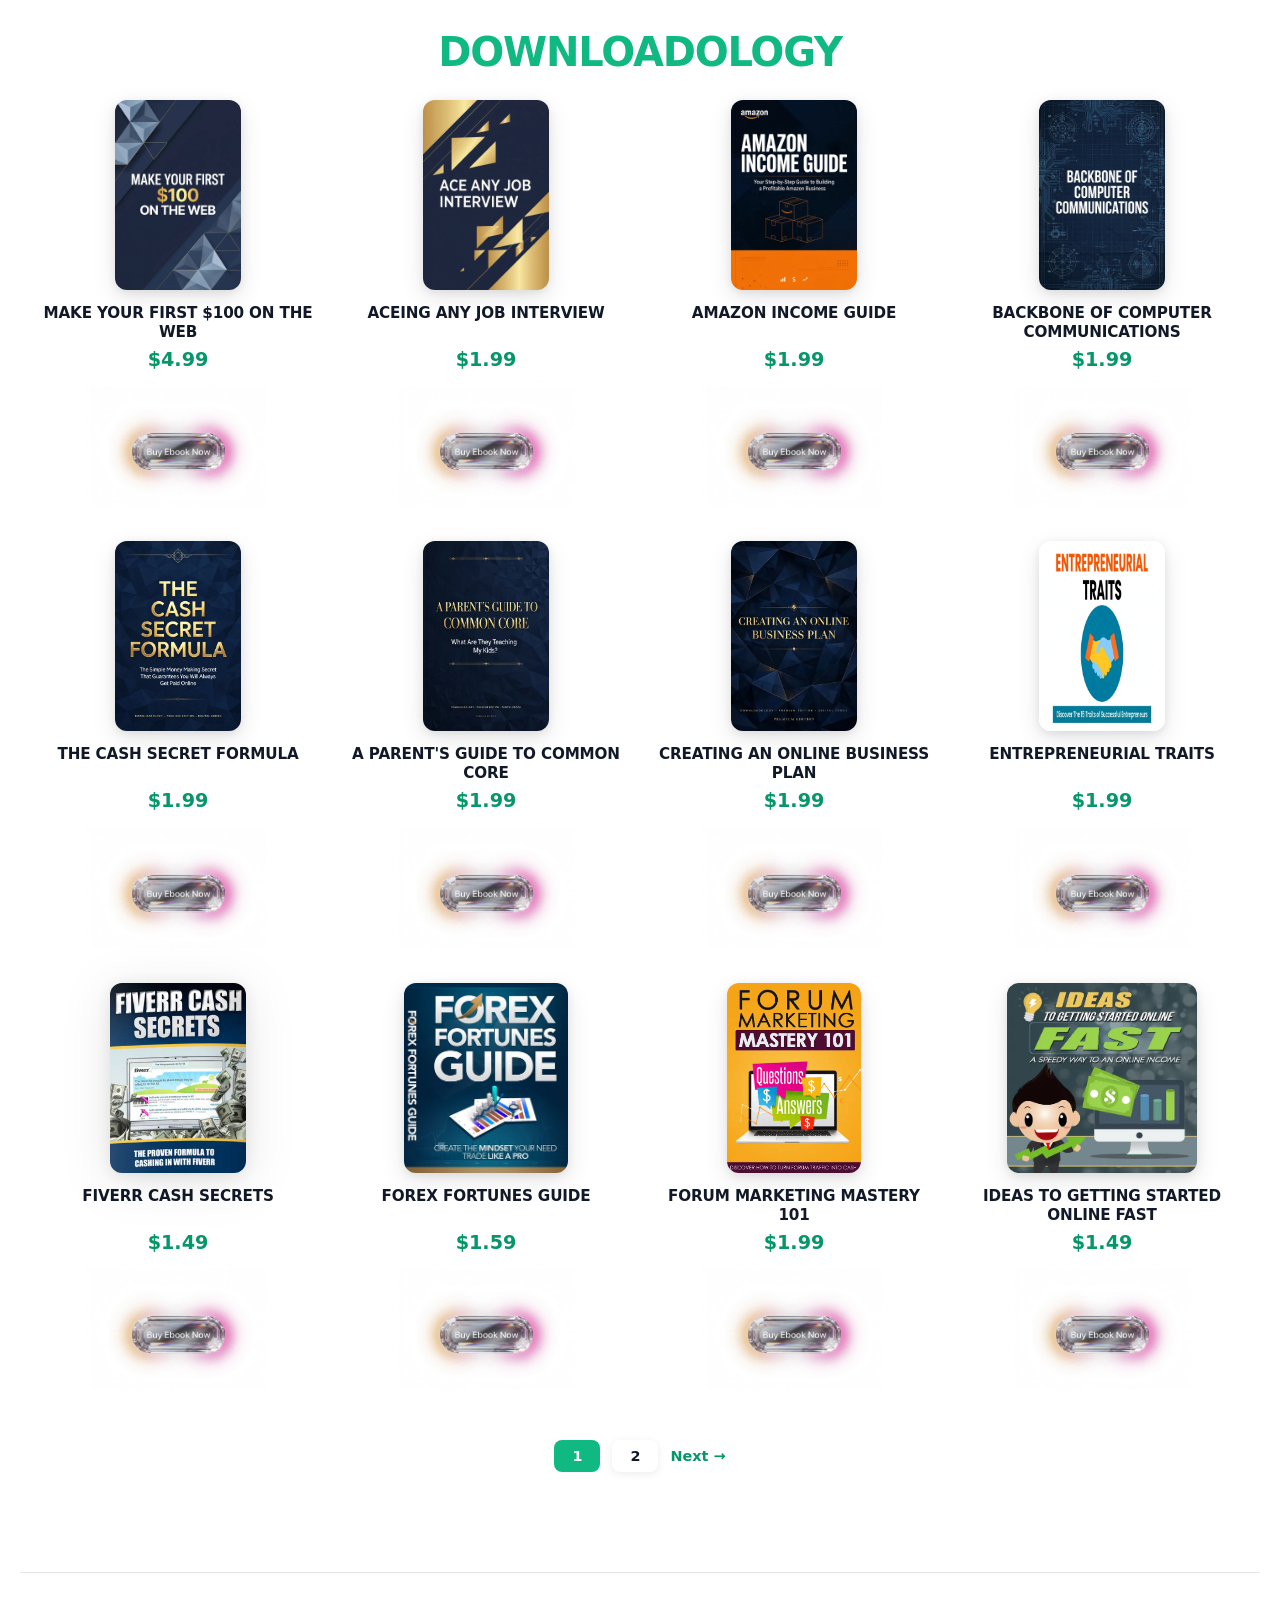
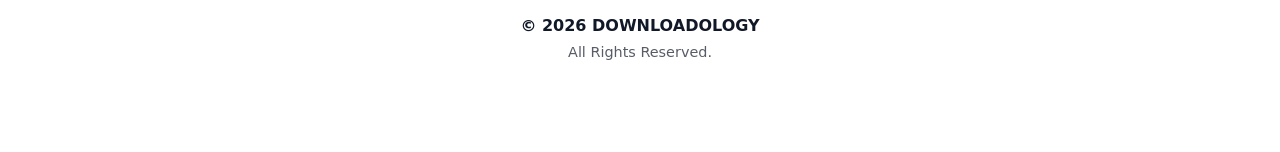
==== Index.html @ a1080748 "Add files via upload" ====
<!DOCTYPE html>
<html lang="en">
<head>
<meta charset="UTF-8">
<meta name="viewport" content="width=device-width, initial-scale=1">
<title>DOWNLOADOLOGY - Ebook Store</title>
<style>
*{box-sizing:border-box}
body{margin:0;background:#ffffff;font-family:Inter,ui-sans-serif,system-ui,-apple-system,Sego UI,Robot,Helvetica,Arial}
</style>
</head>
<body style="background:#ffffff;min-height:100vh;width:100%;margin:0;padding:32px 20px 48px;display:flex;flex-direction:column;">
<header style="margin-bottom:28px">
<h1 style="color:#10b981;font-size:2.5rem;font-weight:800;letter-spacing:-0.03em;text-align:center;margin:0;line-height:1;">DOWNLOADOLOGY</h1>
</header>
<main style="max-width:1200px;margin:0 auto;display:grid;grid-template-columns:repeat(auto-fit,minmax(260px,1fr));gap:32px;align-items:start;flex:1; width:100%;">

<div style="background:transparent;border:none;box-shadow:none;padding:0;display:flex;flex-direction:column;align-items:center;text-align:center;">
<a href="https://payhip.com/b/4QgJm" target="_blank" rel="noopener noreferrer" style="display:block;text-decoration:none">
<img src="cover1.webp" alt="MAKE YOUR FIRST $100 ON THE WEB" style="width:100%;height:190px;object-fit:cover;border-radius:12px;display:block;box-shadow:0 8px 24px rgba(0,0,0,0.10),0 2px 8px rgba(0,0,0,0.08);background:#f5f5f5">
</a>
<a href="https://payhip.com/b/4QgJm" target="_blank" rel="noopener noreferrer" style="text-decoration:none;margin-top:14px;display:block">
<h2 style="margin:0;font-size:0.95rem;font-weight:700;line-height:1.25;letter-spacing:-0.01em;color:#111827;text-transform:uppercase;min-height:38px;">MAKE YOUR FIRST $100 ON THE WEB</h2>
</a>
<div style="margin-top:8px;color:#059669;font-weight:800;font-size:1.2rem;line-height:1;">$4.99</div>
<a href="https://payhip.com/b/4QgJm" target="_blank" rel="noopener noreferrer" style="display:inline-block;margin-top:12px;background:transparent;border:none;box-shadow:none;padding:0;line-height:0;text-decoration:none">
<img src="buy-button.webp" alt="Buy Ebook Now" style="display:block;width:186px;height:auto;max-width:100%;background:transparent;border:none;box-shadow:none;outline:none;">
</a>
</div>

<div style="background:transparent;border:none;box-shadow:none;padding:0;display:flex;flex-direction:column;align-items:center;text-align:center;">
<a href="https://payhip.com/b/1NyBj" target="_blank" rel="noopener noreferrer" style="display:block;text-decoration:none">
<img src="cover2.webp" alt="ACEING ANY JOB INTERVIEW" style="width:100%;height:190px;object-fit:cover;border-radius:12px;display:block;box-shadow:0 8px 24px rgba(0,0,0,0.10),0 2px 8px rgba(0,0,0,0.08);background:#1e2a44">
</a>
<a href="https://payhip.com/b/1NyBj" target="_blank" rel="noopener noreferrer" style="text-decoration:none;margin-top:14px;display:block">
<h2 style="margin:0;font-size:0.95rem;font-weight:700;line-height:1.25;letter-spacing:-0.01em;color:#111827;text-transform:uppercase;min-height:38px;">ACEING ANY JOB INTERVIEW</h2>
</a>
<div style="margin-top:8px;color:#059669;font-weight:800;font-size:1.2rem;line-height:1;">$1.99</div>
<a href="https://payhip.com/b/1NyBj" target="_blank" rel="noopener noreferrer" style="display:inline-block;margin-top:12px;background:transparent;border:none;box-shadow:none;padding:0;line-height:0;text-decoration:none">
<img src="buy-button.webp" alt="Buy Ebook Now" style="display:block;width:186px;height:auto;max-width:100%;background:transparent;border:none;box-shadow:none;outline:none;">
</a>
</div>

<div style="background:transparent;border:none;box-shadow:none;padding:0;display:flex;flex-direction:column;align-items:center;text-align:center;">
<a href="https://payhip.com/b/q6oDh" target="_blank" rel="noopener noreferrer" style="display:block;text-decoration:none">
<img src="cover3.webp" alt="AMAZON INCOME GUIDE" style="width:100%;height:190px;object-fit:cover;border-radius:12px;display:block;box-shadow:0 8px 24px rgba(0,0,0,0.10),0 2px 8px rgba(0,0,0,0.08);background:#f5f5f5">
</a>
<a href="https://payhip.com/b/q6oDh" target="_blank" rel="noopener noreferrer" style="text-decoration:none;margin-top:14px;display:block">
<h2 style="margin:0;font-size:0.95rem;font-weight:700;line-height:1.25;letter-spacing:-0.01em;color:#111827;text-transform:uppercase;min-height:38px;">AMAZON INCOME GUIDE</h2>
</a>
<div style="margin-top:8px;color:#059669;font-weight:800;font-size:1.2rem;line-height:1;">$1.99</div>
<a href="https://payhip.com/b/q6oDh" target="_blank" rel="noopener noreferrer" style="display:inline-block;margin-top:12px;background:transparent;border:none;box-shadow:none;padding:0;line-height:0;text-decoration:none">
<img src="buy-button.webp" alt="Buy Ebook Now" style="display:block;width:186px;height:auto;max-width:100%;background:transparent;border:none;box-shadow:none;outline:none;">
</a>
</div>

<div style="background:transparent;border:none;box-shadow:none;padding:0;display:flex;flex-direction:column;align-items:center;text-align:center;">
<a href="https://payhip.com/b/oHRij" target="_blank" rel="noopener noreferrer" style="display:block;text-decoration:none">
<img src="cover4.webp" alt="BACKBONE OF COMPUTER COMMUNICATIONS" style="width:100%;height:190px;object-fit:cover;border-radius:12px;display:block;box-shadow:0 8px 24px rgba(0,0,0,0.10),0 2px 8px rgba(0,0,0,0.08);background:#f5f5f5">
</a>
<a href="https://payhip.com/b/oHRij" target="_blank" rel="noopener noreferrer" style="text-decoration:none;margin-top:14px;display:block">
<h2 style="margin:0;font-size:0.95rem;font-weight:700;line-height:1.25;letter-spacing:-0.01em;color:#111827;text-transform:uppercase;min-height:38px;">BACKBONE OF COMPUTER COMMUNICATIONS</h2>
</a>
<div style="margin-top:8px;color:#059669;font-weight:800;font-size:1.2rem;line-height:1;">$1.99</div>
<a href="https://payhip.com/b/oHRij" target="_blank" rel="noopener noreferrer" style="display:inline-block;margin-top:12px;background:transparent;border:none;box-shadow:none;padding:0;line-height:0;text-decoration:none">
<img src="buy-button.webp" alt="Buy Ebook Now" style="display:block;width:186px;height:auto;max-width:100%;background:transparent;border:none;box-shadow:none;outline:none;">
</a>
</div>

<div style="background:transparent;border:none;box-shadow:none;padding:0;display:flex;flex-direction:column;align-items:center;text-align:center;">
<a href="https://payhip.com/b/nQ8Hs" target="_blank" rel="noopener noreferrer" style="display:block;text-decoration:none">
<img src="cover5.webp" alt="THE CASH SECRET FORMULA" style="width:100%;height:190px;object-fit:cover;border-radius:12px;display:block;box-shadow:0 8px 24px rgba(0,0,0,0.10),0 2px 8px rgba(0,0,0,0.08);background:#0a1930">
</a>
<a href="https://payhip.com/b/nQ8Hs" target="_blank" rel="noopener noreferrer" style="text-decoration:none;margin-top:14px;display:block">
<h2 style="margin:0;font-size:0.95rem;font-weight:700;line-height:1.25;letter-spacing:-0.01em;color:#111827;text-transform:uppercase;min-height:38px;">THE CASH SECRET FORMULA</h2>
</a>
<div style="margin-top:8px;color:#059669;font-weight:800;font-size:1.2rem;line-height:1;">$1.99</div>
<a href="https://payhip.com/b/nQ8Hs" target="_blank" rel="noopener noreferrer" style="display:inline-block;margin-top:12px;background:transparent;border:none;box-shadow:none;padding:0;line-height:0;text-decoration:none">
<img src="buy-button.webp" alt="Buy Ebook Now" style="display:block;width:186px;height:auto;max-width:100%;background:transparent;border:none;box-shadow:none;outline:none;">
</a>
</div>

<div style="background:transparent;border:none;box-shadow:none;padding:0;display:flex;flex-direction:column;align-items:center;text-align:center;">
<a href="https://payhip.com/b/OY6WL" target="_blank" rel="noopener noreferrer" style="display:block;text-decoration:none">
<img src="cover6.webp" alt="A PARENT'S GUIDE TO COMMON CORE" style="width:100%;height:190px;object-fit:cover;border-radius:12px;display:block;box-shadow:0 8px 24px rgba(0,0,0,0.10),0 2px 8px rgba(0,0,0,0.08);background:#0a1930">
</a>
<a href="https://payhip.com/b/OY6WL" target="_blank" rel="noopener noreferrer" style="text-decoration:none;margin-top:14px;display:block">
<h2 style="margin:0;font-size:0.95rem;font-weight:700;line-height:1.25;letter-spacing:-0.01em;color:#111827;text-transform:uppercase;min-height:38px;">A PARENT'S GUIDE TO COMMON CORE</h2>
</a>
<div style="margin-top:8px;color:#059669;font-weight:800;font-size:1.2rem;line-height:1;">$1.99</div>
<a href="https://payhip.com/b/OY6WL" target="_blank" rel="noopener noreferrer" style="display:inline-block;margin-top:12px;background:transparent;border:none;box-shadow:none;padding:0;line-height:0;text-decoration:none">
<img src="buy-button.webp" alt="Buy Ebook Now" style="display:block;width:186px;height:auto;max-width:100%;background:transparent;border:none;box-shadow:none;outline:none;">
</a>
</div>

<div style="background:transparent;border:none;box-shadow:none;padding:0;display:flex;flex-direction:column;align-items:center;text-align:center;">
<a href="https://payhip.com/b/uhk8K" target="_blank" rel="noopener noreferrer" style="display:block;text-decoration:none">
<img src="cover7.webp" alt="CREATING AN ONLINE BUSINESS PLAN" style="width:100%;height:190px;object-fit:cover;border-radius:12px;display:block;box-shadow:0 8px 24px rgba(0,0,0,0.10),0 2px 8px rgba(0,0,0,0.08);background:#0a1930">
</a>
<a href="https://payhip.com/b/uhk8K" target="_blank" rel="noopener noreferrer" style="text-decoration:none;margin-top:14px;display:block">
<h2 style="margin:0;font-size:0.95rem;font-weight:700;line-height:1.25;letter-spacing:-0.01em;color:#111827;text-transform:uppercase;min-height:38px;">CREATING AN ONLINE BUSINESS PLAN</h2>
</a>
<div style="margin-top:8px;color:#059669;font-weight:800;font-size:1.2rem;line-height:1;">$1.99</div>
<a href="https://payhip.com/b/uhk8K" target="_blank" rel="noopener noreferrer" style="display:inline-block;margin-top:12px;background:transparent;border:none;box-shadow:none;padding:0;line-height:0;text-decoration:none">
<img src="buy-button.webp" alt="Buy Ebook Now" style="display:block;width:186px;height:auto;max-width:100%;background:transparent;border:none;box-shadow:none;outline:none;">
</a>
</div>

<div style="background:transparent;border:none;box-shadow:none;padding:0;display:flex;flex-direction:column;align-items:center;text-align:center;">
<a href="https://payhip.com/b/56aln" target="_blank" rel="noopener noreferrer" style="display:block;text-decoration:none;background:#ffffff;border-radius:12px;overflow:hidden;box-shadow:0 8px 24px rgba(0,0,0,0.10),0 2px 8px rgba(0,0,0,0.08);">
<img src="cover8.webp" alt="ENTREPRENEURIAL TRAITS" style="width:100%;height:190px;object-fit:contain;display:block;background:#ffffff">
</a>
<a href="https://payhip.com/b/56aln" target="_blank" rel="noopener noreferrer" style="text-decoration:none;margin-top:14px;display:block">
<h2 style="margin:0;font-size:0.95rem;font-weight:700;line-height:1.25;letter-spacing:-0.01em;color:#111827;text-transform:uppercase;min-height:38px;">ENTREPRENEURIAL TRAITS</h2>
</a>
<div style="margin-top:8px;color:#059669;font-weight:800;font-size:1.2rem;line-height:1;">$1.99</div>
<a href="https://payhip.com/b/56aln" target="_blank" rel="noopener noreferrer" style="display:inline-block;margin-top:12px;background:transparent;border:none;box-shadow:none;padding:0;line-height:0;text-decoration:none">
<img src="buy-button.webp" alt="Buy Ebook Now" style="display:block;width:186px;height:auto;max-width:100%;background:transparent;border:none;box-shadow:none;outline:none;">
</a>
</div>

<div style="background:transparent;border:none;box-shadow:none;padding:0;display:flex;flex-direction:column;align-items:center;text-align:center;">
<a href="https://payhip.com/b/BKQtG" target="_blank" rel="noopener noreferrer" style="display:block;text-decoration:none">
<img src="cover9.webp" alt="FIVERR CASH SECRETS" style="width:100%;height:190px;object-fit:cover;border-radius:12px;display:block;filter:drop-shadow(0 8px 24px rgba(0,0,0,0.10)) drop-shadow(0 2px 8px rgba(0,0,0,0.08));background:#ffffff">
</a>
<a href="https://payhip.com/b/BKQtG" target="_blank" rel="noopener noreferrer" style="text-decoration:none;margin-top:14px;display:block">
<h2 style="margin:0;font-size:0.95rem;font-weight:700;line-height:1.25;letter-spacing:-0.01em;color:#111827;text-transform:uppercase;min-height:38px;">FIVERR CASH SECRETS</h2>
</a>
<div style="margin-top:8px;color:#059669;font-weight:800;font-size:1.2rem;line-height:1;">$1.49</div>
<a href="https://payhip.com/b/BKQtG" target="_blank" rel="noopener noreferrer" style="display:inline-block;margin-top:12px;background:transparent;border:none;box-shadow:none;padding:0;line-height:0;text-decoration:none">
<img src="buy-button.webp" alt="Buy Ebook Now" style="display:block;width:186px;height:auto;max-width:100%;background:transparent;border:none;box-shadow:none;outline:none;">
</a>
</div>

<div style="background:transparent;border:none;box-shadow:none;padding:0;display:flex;flex-direction:column;align-items:center;text-align:center;">
<a href="https://payhip.com/b/Mtq8f" target="_blank" rel="noopener noreferrer" style="display:block;text-decoration:none">
<img src="forex10.webp" alt="FOREX FORTUNES GUIDE" style="width:100%;height:190px;object-fit:cover;border-radius:12px;display:block;box-shadow:0 8px 24px rgba(0,0,0,0.10),0 2px 8px rgba(0,0,0,0.08);background:#0a1930">
</a>
<a href="https://payhip.com/b/Mtq8f" target="_blank" rel="noopener noreferrer" style="text-decoration:none;margin-top:14px;display:block">
<h2 style="margin:0;font-size:0.95rem;font-weight:700;line-height:1.25;letter-spacing:-0.01em;color:#111827;text-transform:uppercase;min-height:38px;">FOREX FORTUNES GUIDE</h2>
</a>
<div style="margin-top:8px;color:#059669;font-weight:800;font-size:1.2rem;line-height:1;">$1.59</div>
<a href="https://payhip.com/b/Mtq8f" target="_blank" rel="noopener noreferrer" style="display:inline-block;margin-top:12px;background:transparent;border:none;box-shadow:none;padding:0;line-height:0;text-decoration:none">
<img src="buy-button.webp" alt="Buy Ebook Now" style="display:block;width:186px;height:auto;max-width:100%;background:transparent;border:none;box-shadow:none;outline:none;">
</a>
</div>

<div style="background:transparent;border:none;box-shadow:none;padding:0;display:flex;flex-direction:column;align-items:center;text-align:center;">
<a href="https://payhip.com/b/hObLT" target="_blank" rel="noopener noreferrer" style="display:block;text-decoration:none">
<img src="[data-uri]" alt="FORUM MARKETING MASTERY 101" style="width:100%;height:190px;object-fit:cover;border-radius:12px;display:block;box-shadow:0 8px 24px rgba(0,0,0,0.10),0 2px 8px rgba(0,0,0,0.08);background:#f5f5f5">
</a>
<a href="https://payhip.com/b/hObLT" target="_blank" rel="noopener noreferrer" style="text-decoration:none;margin-top:14px;display:block">
<h2 style="margin:0;font-size:0.95rem;font-weight:700;line-height:1.25;letter-spacing:-0.01em;color:#111827;text-transform:uppercase;min-height:38px;">FORUM MARKETING MASTERY 101</h2>
</a>
<div style="margin-top:8px;color:#059669;font-weight:800;font-size:1.2rem;line-height:1;">$1.99</div>
<a href="https://payhip.com/b/hObLT" target="_blank" rel="noopener noreferrer" style="display:inline-block;margin-top:12px;background:transparent;border:none;box-shadow:none;padding:0;line-height:0;text-decoration:none">
<img src="buy-button.webp" alt="Buy Ebook Now" style="display:block;width:186px;height:auto;max-width:100%;background:transparent;border:none;box-shadow:none;outline:none;">
</a>
</div>

<div style="background:transparent;border:none;box-shadow:none;padding:0;display:flex;flex-direction:column;align-items:center;text-align:center;">
<a href="https://payhip.com/b/E03d1" target="_blank" rel="noopener noreferrer" style="display:block;text-decoration:none">
<img src="[data-uri]" alt="IDEAS TO GETTING STARTED ONLINE FAST" style="width:100%;height:190px;object-fit:cover;border-radius:12px;display:block;box-shadow:0 8px 24px rgba(0,0,0,0.10),0 2px 8px rgba(0,0,0,0.08);background:#f5f5f5">
</a>
<a href="https://payhip.com/b/E03d1" target="_blank" rel="noopener noreferrer" style="text-decoration:none;margin-top:14px;display:block">
<h2 style="margin:0;font-size:0.95rem;font-weight:700;line-height:1.25;letter-spacing:-0.01em;color:#111827;text-transform:uppercase;min-height:38px;">IDEAS TO GETTING STARTED ONLINE FAST</h2>
</a>
<div style="margin-top:8px;color:#059669;font-weight:800;font-size:1.2rem;line-height:1;">$1.49</div>
<a href="https://payhip.com/b/E03d1" target="_blank" rel="noopener noreferrer" style="display:inline-block;margin-top:12px;background:transparent;border:none;box-shadow:none;padding:0;line-height:0;text-decoration:none">
<img src="buy-button.webp" alt="Buy Ebook Now" style="display:block;width:186px;height:auto;max-width:100%;background:transparent;border:none;box-shadow:none;outline:none;">
</a>
</div>

</main>

<div style="display:flex;justify-content:center;gap:12px;margin-top:48px;align-items:center;">
  <span style="background:#10b981;color:white;padding:8px 18px;border-radius:8px;font-weight:800;font-size:0.9rem;">1</span>
  <a href="[data-uri]" style="background:white;color:#111827;padding:8px 18px;border-radius:8px;font-weight:700;font-size:0.9rem;text-decoration:none;box-shadow:0 2px 8px rgba(0,0,0,0.08);">2</a>
  <a href="[data-uri]" style="color:#059669;font-weight:700;font-size:0.9rem;text-decoration:none;">Next →</a>
</div>

<div id="site-footer"></div>
<script src="[data-uri]"></script>

</body>
</html>
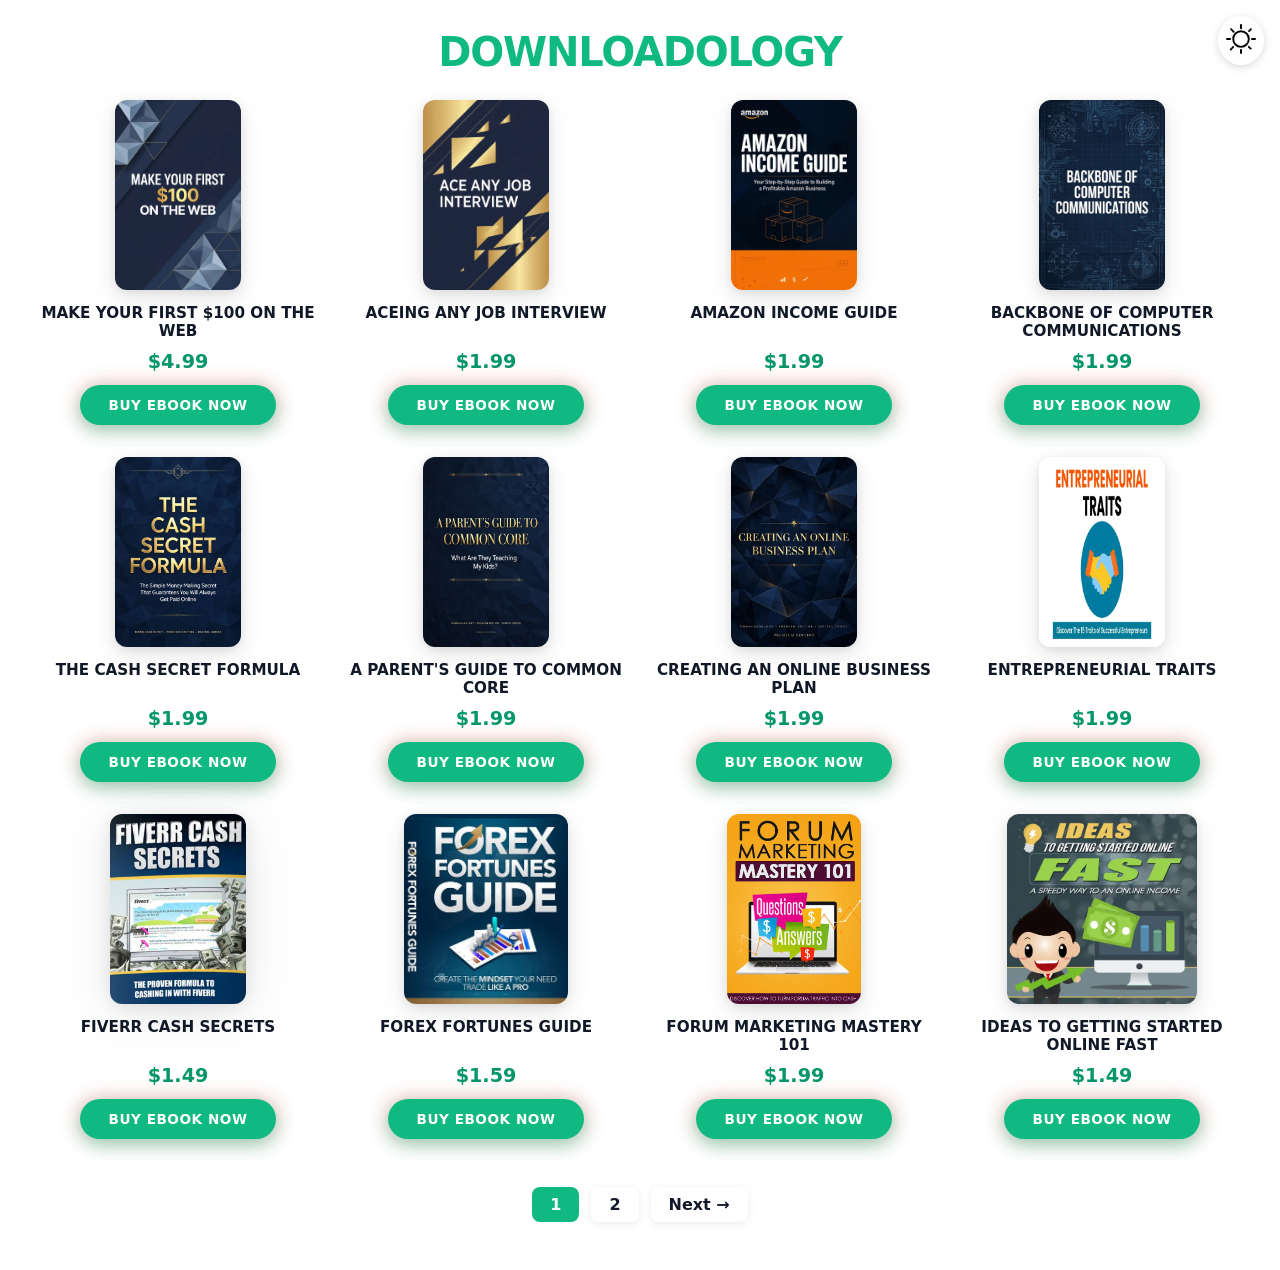
==== commit 8adb5dbb: "Add files via upload" ====
--- a/Index.html
+++ b/Index.html
@@ -3,184 +3,194 @@
 <head>
 <meta charset="UTF-8">
 <meta name="viewport" content="width=device-width, initial-scale=1">
+<meta name="color-scheme" content="light dark">
 <title>DOWNLOADOLOGY - Ebook Store</title>
 <style>
-*{box-sizing:border-box}
-body{margin:0;background:#ffffff;font-family:Inter,ui-sans-serif,system-ui,-apple-system,Sego UI,Robot,Helvetica,Arial}
+*{box-sizing:border-box; transition: background-color 0.25s ease, color 0.25s ease;}
+:root{
+  --bg:#ffffff;
+  --text:#111827;
+  --card:#ffffff;
+  --price:#059669;
+}
+@media (prefers-color-scheme: dark){
+  :root{
+    --bg:#0f172a;
+    --text:#f1f5f9;
+    --card:#1e293b;
+    --price:#10b981;
+  }
+}
+html.dark{
+  --bg:#0f172a;
+  --text:#f1f5f9;
+  --card:#1e293b;
+  --price:#10b981;
+}
+body{margin:0;background:var(--bg) !important;color:var(--text);font-family:Inter,ui-sans-serif,system-ui,-apple-system,Segoe UI,Roboto,Helvetica,Arial}
+#themeToggle{ border:0; background:var(--card); cursor:pointer; position:fixed; top:16px; right:16px; z-index:99; padding:8px; border-radius:50%; box-shadow:0 2px 8px rgba(0,0,0,0.15); }
+.sun{ fill: black; } .moon{ fill: transparent; }
+.dark .sun{ fill: transparent; } .dark .moon{ fill: white; }
+@media (prefers-color-scheme: dark){
+  .sun{ fill: transparent; } .moon{ fill: white; }
+  html:not(.light) .sun{ fill: transparent; } html:not(.light) .moon{ fill: white; }
+}
+.buy{
+  display:inline-block; margin-top:12px; background:#10b981; color:white !important;
+  padding:12px 28px; border-radius:9999px; font-weight:900; text-decoration:none;
+  font-size:0.85rem; letter-spacing:0.04em;
+  box-shadow:0 6px 18px rgba(16,185,129,0.4), 0 0 20px rgba(251,146,60,0.25), 0 0 20px rgba(236,72,153,0.25);
+}
+.buy:hover{ background:#059669; transform:scale(1.03); }
 </style>
 </head>
-<body style="background:#ffffff;min-height:100vh;width:100%;margin:0;padding:32px 20px 48px;display:flex;flex-direction:column;">
+<body style="min-height:100vh;width:100%;margin:0;padding:32px 20px 48px;background:var(--bg);">
+
+<button id="themeToggle" aria-label="Toggle theme">
+  <svg aria-hidden="true" width="30px" xmlns="http://www.w3.org/2000/svg" viewBox="0 0 24 24">
+    <path class="sun" fill-rule="evenodd" d="M12 17.5a5.5 5.5 0 1 0 0-11 5.5 5.5 0 0 0 0 11zm0 1.5a7 7 0 1 0 0-14 7 7 0 0 0 0 14zm12-7a.8.8 0 0 1-.8.8h-2.4a.8.8 0 0 1 0-1.6h2.4a.8.8 0 0 1 .8.8zM4 12a.8.8 0 0 1-.8.8H.8a.8.8 0 0 1 0-1.6h2.5a.8.8 0 0 1 .8.8zm16.5-8.5a.8.8 0 0 1 0 1l-1.8 1.8a.8.8 0 0 1-1-1l1.7-1.8a.8.8 0 0 1 1 0zM6.3 17.7a.8.8 0 0 1 0 1l-1.7 1.8a.8.8 0 1 1-1-1l1.7-1.8a.8.8 0 0 1 1 0zM12 0a.8.8 0 0 1 .8.8v2.5a.8.8 0 0 1-1.6 0V.8A.8.8 0 0 1 12 0zm0 20a.8.8 0 0 1 .8.8v2.4a.8.8 0 0 1-1.6 0v-2.4a.8.8 0 0 1 .8-.8zM3.5 3.5a.8.8 0 0 1 1 0l1.8 1.8a.8.8 0 1 1-1 1L3.5 4.6a.8.8 0 0 1 0-1zm14.2 14.2a.8.8 0 0 1 1 0l1.8 1.7a.8.8 0 0 1-1 1l-1.8-1.7a.8.8 0 0 1 0-1z"/>
+    <path class="moon" fill-rule="evenodd" d="M16.5 6A10.5 10.5 0 0 1 4.7 16.4 8.5 8.5 0 1 0 16.4 4.7l.1 1.3zm-1.7-2a9 9 0 0 1 .2 2 9 9 0 0 1-11 8.8 9.4 9.4 0 0 1-.8-.3c-.4 0-.8.3-.7.7a10 10 0 0 0 .3.8 10 10 0 0 0 9.2 6 10 10 0 0 0 4-19.2 9.7 9.7 0 0 0-.9-.3c-.3-.1-.7.3-.6.7a9 9 0 0 1 .3.8z"/>
+  </svg>
+</button>
+
 <header style="margin-bottom:28px">
 <h1 style="color:#10b981;font-size:2.5rem;font-weight:800;letter-spacing:-0.03em;text-align:center;margin:0;line-height:1;">DOWNLOADOLOGY</h1>
 </header>
-<main style="max-width:1200px;margin:0 auto;display:grid;grid-template-columns:repeat(auto-fit,minmax(260px,1fr));gap:32px;align-items:start;flex:1; width:100%;">
+<main style="max-width:1200px;margin:0 auto;display:grid;grid-template-columns:repeat(auto-fit,minmax(260px,1fr));gap:32px;align-items:start;">
 
-<div style="background:transparent;border:none;box-shadow:none;padding:0;display:flex;flex-direction:column;align-items:center;text-align:center;">
-<a href="https://payhip.com/b/4QgJm" target="_blank" rel="noopener noreferrer" style="display:block;text-decoration:none">
-<img src="cover1.webp" alt="MAKE YOUR FIRST $100 ON THE WEB" style="width:100%;height:190px;object-fit:cover;border-radius:12px;display:block;box-shadow:0 8px 24px rgba(0,0,0,0.10),0 2px 8px rgba(0,0,0,0.08);background:#f5f5f5">
+<div style="display:flex;flex-direction:column;align-items:center;text-align:center;">
+<a href="https://payhip.com/b/4QgJm" target="_blank" style="display:block;text-decoration:none">
+<img src="cover1.webp" alt="MAKE YOUR FIRST $100 ON THE WEB" style="width:100%;height:190px;object-fit:cover;border-radius:12px;display:block;box-shadow:0 8px 24px rgba(0,0,0,0.10),0 2px 8px rgba(0,0,0,0.08);">
 </a>
-<a href="https://payhip.com/b/4QgJm" target="_blank" rel="noopener noreferrer" style="text-decoration:none;margin-top:14px;display:block">
-<h2 style="margin:0;font-size:0.95rem;font-weight:700;line-height:1.25;letter-spacing:-0.01em;color:#111827;text-transform:uppercase;min-height:38px;">MAKE YOUR FIRST $100 ON THE WEB</h2>
-</a>
-<div style="margin-top:8px;color:#059669;font-weight:800;font-size:1.2rem;line-height:1;">$4.99</div>
-<a href="https://payhip.com/b/4QgJm" target="_blank" rel="noopener noreferrer" style="display:inline-block;margin-top:12px;background:transparent;border:none;box-shadow:none;padding:0;line-height:0;text-decoration:none">
-<img src="buy-button.webp" alt="Buy Ebook Now" style="display:block;width:186px;height:auto;max-width:100%;background:transparent;border:none;box-shadow:none;outline:none;">
-</a>
+<h2 style="margin:14px 0 0;font-size:0.95rem;font-weight:700;color:var(--text);text-transform:uppercase;min-height:38px;">MAKE YOUR FIRST $100 ON THE WEB</h2>
+<div style="margin-top:8px;color:var(--price);font-weight:800;font-size:1.2rem;">$4.99</div>
+<a href="https://payhip.com/b/4QgJm" target="_blank" class="buy">BUY EBOOK NOW</a>
 </div>
 
-<div style="background:transparent;border:none;box-shadow:none;padding:0;display:flex;flex-direction:column;align-items:center;text-align:center;">
-<a href="https://payhip.com/b/1NyBj" target="_blank" rel="noopener noreferrer" style="display:block;text-decoration:none">
-<img src="cover2.webp" alt="ACEING ANY JOB INTERVIEW" style="width:100%;height:190px;object-fit:cover;border-radius:12px;display:block;box-shadow:0 8px 24px rgba(0,0,0,0.10),0 2px 8px rgba(0,0,0,0.08);background:#1e2a44">
+<div style="display:flex;flex-direction:column;align-items:center;text-align:center;">
+<a href="https://payhip.com/b/1NyBj" target="_blank" style="display:block;text-decoration:none">
+<img src="cover2.webp" alt="ACEING ANY JOB INTERVIEW" style="width:100%;height:190px;object-fit:cover;border-radius:12px;display:block;box-shadow:0 8px 24px rgba(0,0,0,0.10),0 2px 8px rgba(0,0,0,0.08);">
 </a>
-<a href="https://payhip.com/b/1NyBj" target="_blank" rel="noopener noreferrer" style="text-decoration:none;margin-top:14px;display:block">
-<h2 style="margin:0;font-size:0.95rem;font-weight:700;line-height:1.25;letter-spacing:-0.01em;color:#111827;text-transform:uppercase;min-height:38px;">ACEING ANY JOB INTERVIEW</h2>
-</a>
-<div style="margin-top:8px;color:#059669;font-weight:800;font-size:1.2rem;line-height:1;">$1.99</div>
-<a href="https://payhip.com/b/1NyBj" target="_blank" rel="noopener noreferrer" style="display:inline-block;margin-top:12px;background:transparent;border:none;box-shadow:none;padding:0;line-height:0;text-decoration:none">
-<img src="buy-button.webp" alt="Buy Ebook Now" style="display:block;width:186px;height:auto;max-width:100%;background:transparent;border:none;box-shadow:none;outline:none;">
-</a>
+<h2 style="margin:14px 0 0;font-size:0.95rem;font-weight:700;color:var(--text);text-transform:uppercase;min-height:38px;">ACEING ANY JOB INTERVIEW</h2>
+<div style="margin-top:8px;color:var(--price);font-weight:800;font-size:1.2rem;">$1.99</div>
+<a href="https://payhip.com/b/1NyBj" target="_blank" class="buy">BUY EBOOK NOW</a>
 </div>
 
-<div style="background:transparent;border:none;box-shadow:none;padding:0;display:flex;flex-direction:column;align-items:center;text-align:center;">
-<a href="https://payhip.com/b/q6oDh" target="_blank" rel="noopener noreferrer" style="display:block;text-decoration:none">
-<img src="cover3.webp" alt="AMAZON INCOME GUIDE" style="width:100%;height:190px;object-fit:cover;border-radius:12px;display:block;box-shadow:0 8px 24px rgba(0,0,0,0.10),0 2px 8px rgba(0,0,0,0.08);background:#f5f5f5">
+<div style="display:flex;flex-direction:column;align-items:center;text-align:center;">
+<a href="https://payhip.com/b/q6oDh" target="_blank" style="display:block;text-decoration:none">
+<img src="cover3.webp" alt="AMAZON INCOME GUIDE" style="width:100%;height:190px;object-fit:cover;border-radius:12px;display:block;box-shadow:0 8px 24px rgba(0,0,0,0.10),0 2px 8px rgba(0,0,0,0.08);">
 </a>
-<a href="https://payhip.com/b/q6oDh" target="_blank" rel="noopener noreferrer" style="text-decoration:none;margin-top:14px;display:block">
-<h2 style="margin:0;font-size:0.95rem;font-weight:700;line-height:1.25;letter-spacing:-0.01em;color:#111827;text-transform:uppercase;min-height:38px;">AMAZON INCOME GUIDE</h2>
-</a>
-<div style="margin-top:8px;color:#059669;font-weight:800;font-size:1.2rem;line-height:1;">$1.99</div>
-<a href="https://payhip.com/b/q6oDh" target="_blank" rel="noopener noreferrer" style="display:inline-block;margin-top:12px;background:transparent;border:none;box-shadow:none;padding:0;line-height:0;text-decoration:none">
-<img src="buy-button.webp" alt="Buy Ebook Now" style="display:block;width:186px;height:auto;max-width:100%;background:transparent;border:none;box-shadow:none;outline:none;">
-</a>
+<h2 style="margin:14px 0 0;font-size:0.95rem;font-weight:700;color:var(--text);text-transform:uppercase;min-height:38px;">AMAZON INCOME GUIDE</h2>
+<div style="margin-top:8px;color:var(--price);font-weight:800;font-size:1.2rem;">$1.99</div>
+<a href="https://payhip.com/b/q6oDh" target="_blank" class="buy">BUY EBOOK NOW</a>
 </div>
 
-<div style="background:transparent;border:none;box-shadow:none;padding:0;display:flex;flex-direction:column;align-items:center;text-align:center;">
-<a href="https://payhip.com/b/oHRij" target="_blank" rel="noopener noreferrer" style="display:block;text-decoration:none">
-<img src="cover4.webp" alt="BACKBONE OF COMPUTER COMMUNICATIONS" style="width:100%;height:190px;object-fit:cover;border-radius:12px;display:block;box-shadow:0 8px 24px rgba(0,0,0,0.10),0 2px 8px rgba(0,0,0,0.08);background:#f5f5f5">
+<div style="display:flex;flex-direction:column;align-items:center;text-align:center;">
+<a href="https://payhip.com/b/oHRij" target="_blank" style="display:block;text-decoration:none">
+<img src="cover4.webp" alt="BACKBONE OF COMPUTER COMMUNICATIONS" style="width:100%;height:190px;object-fit:cover;border-radius:12px;display:block;box-shadow:0 8px 24px rgba(0,0,0,0.10),0 2px 8px rgba(0,0,0,0.08);">
 </a>
-<a href="https://payhip.com/b/oHRij" target="_blank" rel="noopener noreferrer" style="text-decoration:none;margin-top:14px;display:block">
-<h2 style="margin:0;font-size:0.95rem;font-weight:700;line-height:1.25;letter-spacing:-0.01em;color:#111827;text-transform:uppercase;min-height:38px;">BACKBONE OF COMPUTER COMMUNICATIONS</h2>
-</a>
-<div style="margin-top:8px;color:#059669;font-weight:800;font-size:1.2rem;line-height:1;">$1.99</div>
-<a href="https://payhip.com/b/oHRij" target="_blank" rel="noopener noreferrer" style="display:inline-block;margin-top:12px;background:transparent;border:none;box-shadow:none;padding:0;line-height:0;text-decoration:none">
-<img src="buy-button.webp" alt="Buy Ebook Now" style="display:block;width:186px;height:auto;max-width:100%;background:transparent;border:none;box-shadow:none;outline:none;">
-</a>
+<h2 style="margin:14px 0 0;font-size:0.95rem;font-weight:700;color:var(--text);text-transform:uppercase;min-height:38px;">BACKBONE OF COMPUTER COMMUNICATIONS</h2>
+<div style="margin-top:8px;color:var(--price);font-weight:800;font-size:1.2rem;">$1.99</div>
+<a href="https://payhip.com/b/oHRij" target="_blank" class="buy">BUY EBOOK NOW</a>
 </div>
 
-<div style="background:transparent;border:none;box-shadow:none;padding:0;display:flex;flex-direction:column;align-items:center;text-align:center;">
-<a href="https://payhip.com/b/nQ8Hs" target="_blank" rel="noopener noreferrer" style="display:block;text-decoration:none">
-<img src="cover5.webp" alt="THE CASH SECRET FORMULA" style="width:100%;height:190px;object-fit:cover;border-radius:12px;display:block;box-shadow:0 8px 24px rgba(0,0,0,0.10),0 2px 8px rgba(0,0,0,0.08);background:#0a1930">
+<div style="display:flex;flex-direction:column;align-items:center;text-align:center;">
+<a href="https://payhip.com/b/nQ8Hs" target="_blank" style="display:block;text-decoration:none">
+<img src="cover5.webp" alt="THE CASH SECRET FORMULA" style="width:100%;height:190px;object-fit:cover;border-radius:12px;display:block;box-shadow:0 8px 24px rgba(0,0,0,0.10),0 2px 8px rgba(0,0,0,0.08);">
 </a>
-<a href="https://payhip.com/b/nQ8Hs" target="_blank" rel="noopener noreferrer" style="text-decoration:none;margin-top:14px;display:block">
-<h2 style="margin:0;font-size:0.95rem;font-weight:700;line-height:1.25;letter-spacing:-0.01em;color:#111827;text-transform:uppercase;min-height:38px;">THE CASH SECRET FORMULA</h2>
-</a>
-<div style="margin-top:8px;color:#059669;font-weight:800;font-size:1.2rem;line-height:1;">$1.99</div>
-<a href="https://payhip.com/b/nQ8Hs" target="_blank" rel="noopener noreferrer" style="display:inline-block;margin-top:12px;background:transparent;border:none;box-shadow:none;padding:0;line-height:0;text-decoration:none">
-<img src="buy-button.webp" alt="Buy Ebook Now" style="display:block;width:186px;height:auto;max-width:100%;background:transparent;border:none;box-shadow:none;outline:none;">
-</a>
+<h2 style="margin:14px 0 0;font-size:0.95rem;font-weight:700;color:var(--text);text-transform:uppercase;min-height:38px;">THE CASH SECRET FORMULA</h2>
+<div style="margin-top:8px;color:var(--price);font-weight:800;font-size:1.2rem;">$1.99</div>
+<a href="https://payhip.com/b/nQ8Hs" target="_blank" class="buy">BUY EBOOK NOW</a>
 </div>
 
-<div style="background:transparent;border:none;box-shadow:none;padding:0;display:flex;flex-direction:column;align-items:center;text-align:center;">
-<a href="https://payhip.com/b/OY6WL" target="_blank" rel="noopener noreferrer" style="display:block;text-decoration:none">
-<img src="cover6.webp" alt="A PARENT'S GUIDE TO COMMON CORE" style="width:100%;height:190px;object-fit:cover;border-radius:12px;display:block;box-shadow:0 8px 24px rgba(0,0,0,0.10),0 2px 8px rgba(0,0,0,0.08);background:#0a1930">
+<div style="display:flex;flex-direction:column;align-items:center;text-align:center;">
+<a href="https://payhip.com/b/OY6WL" target="_blank" style="display:block;text-decoration:none">
+<img src="cover6.webp" alt="A PARENT'S GUIDE TO COMMON CORE" style="width:100%;height:190px;object-fit:cover;border-radius:12px;display:block;box-shadow:0 8px 24px rgba(0,0,0,0.10),0 2px 8px rgba(0,0,0,0.08);">
 </a>
-<a href="https://payhip.com/b/OY6WL" target="_blank" rel="noopener noreferrer" style="text-decoration:none;margin-top:14px;display:block">
-<h2 style="margin:0;font-size:0.95rem;font-weight:700;line-height:1.25;letter-spacing:-0.01em;color:#111827;text-transform:uppercase;min-height:38px;">A PARENT'S GUIDE TO COMMON CORE</h2>
-</a>
-<div style="margin-top:8px;color:#059669;font-weight:800;font-size:1.2rem;line-height:1;">$1.99</div>
-<a href="https://payhip.com/b/OY6WL" target="_blank" rel="noopener noreferrer" style="display:inline-block;margin-top:12px;background:transparent;border:none;box-shadow:none;padding:0;line-height:0;text-decoration:none">
-<img src="buy-button.webp" alt="Buy Ebook Now" style="display:block;width:186px;height:auto;max-width:100%;background:transparent;border:none;box-shadow:none;outline:none;">
-</a>
+<h2 style="margin:14px 0 0;font-size:0.95rem;font-weight:700;color:var(--text);text-transform:uppercase;min-height:38px;">A PARENT'S GUIDE TO COMMON CORE</h2>
+<div style="margin-top:8px;color:var(--price);font-weight:800;font-size:1.2rem;">$1.99</div>
+<a href="https://payhip.com/b/OY6WL" target="_blank" class="buy">BUY EBOOK NOW</a>
 </div>
 
-<div style="background:transparent;border:none;box-shadow:none;padding:0;display:flex;flex-direction:column;align-items:center;text-align:center;">
-<a href="https://payhip.com/b/uhk8K" target="_blank" rel="noopener noreferrer" style="display:block;text-decoration:none">
-<img src="cover7.webp" alt="CREATING AN ONLINE BUSINESS PLAN" style="width:100%;height:190px;object-fit:cover;border-radius:12px;display:block;box-shadow:0 8px 24px rgba(0,0,0,0.10),0 2px 8px rgba(0,0,0,0.08);background:#0a1930">
+<div style="display:flex;flex-direction:column;align-items:center;text-align:center;">
+<a href="https://payhip.com/b/uhk8K" target="_blank" style="display:block;text-decoration:none">
+<img src="cover7.webp" alt="CREATING AN ONLINE BUSINESS PLAN" style="width:100%;height:190px;object-fit:cover;border-radius:12px;display:block;box-shadow:0 8px 24px rgba(0,0,0,0.10),0 2px 8px rgba(0,0,0,0.08);">
 </a>
-<a href="https://payhip.com/b/uhk8K" target="_blank" rel="noopener noreferrer" style="text-decoration:none;margin-top:14px;display:block">
-<h2 style="margin:0;font-size:0.95rem;font-weight:700;line-height:1.25;letter-spacing:-0.01em;color:#111827;text-transform:uppercase;min-height:38px;">CREATING AN ONLINE BUSINESS PLAN</h2>
-</a>
-<div style="margin-top:8px;color:#059669;font-weight:800;font-size:1.2rem;line-height:1;">$1.99</div>
-<a href="https://payhip.com/b/uhk8K" target="_blank" rel="noopener noreferrer" style="display:inline-block;margin-top:12px;background:transparent;border:none;box-shadow:none;padding:0;line-height:0;text-decoration:none">
-<img src="buy-button.webp" alt="Buy Ebook Now" style="display:block;width:186px;height:auto;max-width:100%;background:transparent;border:none;box-shadow:none;outline:none;">
-</a>
+<h2 style="margin:14px 0 0;font-size:0.95rem;font-weight:700;color:var(--text);text-transform:uppercase;min-height:38px;">CREATING AN ONLINE BUSINESS PLAN</h2>
+<div style="margin-top:8px;color:var(--price);font-weight:800;font-size:1.2rem;">$1.99</div>
+<a href="https://payhip.com/b/uhk8K" target="_blank" class="buy">BUY EBOOK NOW</a>
 </div>
 
-<div style="background:transparent;border:none;box-shadow:none;padding:0;display:flex;flex-direction:column;align-items:center;text-align:center;">
-<a href="https://payhip.com/b/56aln" target="_blank" rel="noopener noreferrer" style="display:block;text-decoration:none;background:#ffffff;border-radius:12px;overflow:hidden;box-shadow:0 8px 24px rgba(0,0,0,0.10),0 2px 8px rgba(0,0,0,0.08);">
+<div style="display:flex;flex-direction:column;align-items:center;text-align:center;">
+<a href="https://payhip.com/b/56aln" target="_blank" style="display:block;text-decoration:none;background:#ffffff;border-radius:12px;overflow:hidden;box-shadow:0 8px 24px rgba(0,0,0,0.10),0 2px 8px rgba(0,0,0,0.08);">
 <img src="cover8.webp" alt="ENTREPRENEURIAL TRAITS" style="width:100%;height:190px;object-fit:contain;display:block;background:#ffffff">
 </a>
-<a href="https://payhip.com/b/56aln" target="_blank" rel="noopener noreferrer" style="text-decoration:none;margin-top:14px;display:block">
-<h2 style="margin:0;font-size:0.95rem;font-weight:700;line-height:1.25;letter-spacing:-0.01em;color:#111827;text-transform:uppercase;min-height:38px;">ENTREPRENEURIAL TRAITS</h2>
-</a>
-<div style="margin-top:8px;color:#059669;font-weight:800;font-size:1.2rem;line-height:1;">$1.99</div>
-<a href="https://payhip.com/b/56aln" target="_blank" rel="noopener noreferrer" style="display:inline-block;margin-top:12px;background:transparent;border:none;box-shadow:none;padding:0;line-height:0;text-decoration:none">
-<img src="buy-button.webp" alt="Buy Ebook Now" style="display:block;width:186px;height:auto;max-width:100%;background:transparent;border:none;box-shadow:none;outline:none;">
-</a>
+<h2 style="margin:14px 0 0;font-size:0.95rem;font-weight:700;color:var(--text);text-transform:uppercase;min-height:38px;">ENTREPRENEURIAL TRAITS</h2>
+<div style="margin-top:8px;color:var(--price);font-weight:800;font-size:1.2rem;">$1.99</div>
+<a href="https://payhip.com/b/56aln" target="_blank" class="buy">BUY EBOOK NOW</a>
 </div>
 
-<div style="background:transparent;border:none;box-shadow:none;padding:0;display:flex;flex-direction:column;align-items:center;text-align:center;">
-<a href="https://payhip.com/b/BKQtG" target="_blank" rel="noopener noreferrer" style="display:block;text-decoration:none">
-<img src="cover9.webp" alt="FIVERR CASH SECRETS" style="width:100%;height:190px;object-fit:cover;border-radius:12px;display:block;filter:drop-shadow(0 8px 24px rgba(0,0,0,0.10)) drop-shadow(0 2px 8px rgba(0,0,0,0.08));background:#ffffff">
+<div style="display:flex;flex-direction:column;align-items:center;text-align:center;">
+<a href="https://payhip.com/b/BKQtG" target="_blank" style="display:block;text-decoration:none">
+<img src="cover9.webp" alt="FIVERR CASH SECRETS" style="width:100%;height:190px;object-fit:cover;border-radius:12px;display:block;filter:drop-shadow(0 8px 24px rgba(0,0,0,0.10)) drop-shadow(0 2px 8px rgba(0,0,0,0.08));">
 </a>
-<a href="https://payhip.com/b/BKQtG" target="_blank" rel="noopener noreferrer" style="text-decoration:none;margin-top:14px;display:block">
-<h2 style="margin:0;font-size:0.95rem;font-weight:700;line-height:1.25;letter-spacing:-0.01em;color:#111827;text-transform:uppercase;min-height:38px;">FIVERR CASH SECRETS</h2>
-</a>
-<div style="margin-top:8px;color:#059669;font-weight:800;font-size:1.2rem;line-height:1;">$1.49</div>
-<a href="https://payhip.com/b/BKQtG" target="_blank" rel="noopener noreferrer" style="display:inline-block;margin-top:12px;background:transparent;border:none;box-shadow:none;padding:0;line-height:0;text-decoration:none">
-<img src="buy-button.webp" alt="Buy Ebook Now" style="display:block;width:186px;height:auto;max-width:100%;background:transparent;border:none;box-shadow:none;outline:none;">
-</a>
+<h2 style="margin:14px 0 0;font-size:0.95rem;font-weight:700;color:var(--text);text-transform:uppercase;min-height:38px;">FIVERR CASH SECRETS</h2>
+<div style="margin-top:8px;color:var(--price);font-weight:800;font-size:1.2rem;">$1.49</div>
+<a href="https://payhip.com/b/BKQtG" target="_blank" class="buy">BUY EBOOK NOW</a>
 </div>
 
-<div style="background:transparent;border:none;box-shadow:none;padding:0;display:flex;flex-direction:column;align-items:center;text-align:center;">
-<a href="https://payhip.com/b/Mtq8f" target="_blank" rel="noopener noreferrer" style="display:block;text-decoration:none">
-<img src="forex10.webp" alt="FOREX FORTUNES GUIDE" style="width:100%;height:190px;object-fit:cover;border-radius:12px;display:block;box-shadow:0 8px 24px rgba(0,0,0,0.10),0 2px 8px rgba(0,0,0,0.08);background:#0a1930">
+<div style="display:flex;flex-direction:column;align-items:center;text-align:center;">
+<a href="https://payhip.com/b/Mtq8f" target="_blank" style="display:block;text-decoration:none">
+<img src="forex10.webp" alt="FOREX FORTUNES GUIDE" style="width:100%;height:190px;object-fit:cover;border-radius:12px;display:block;box-shadow:0 8px 24px rgba(0,0,0,0.10),0 2px 8px rgba(0,0,0,0.08);">
 </a>
-<a href="https://payhip.com/b/Mtq8f" target="_blank" rel="noopener noreferrer" style="text-decoration:none;margin-top:14px;display:block">
-<h2 style="margin:0;font-size:0.95rem;font-weight:700;line-height:1.25;letter-spacing:-0.01em;color:#111827;text-transform:uppercase;min-height:38px;">FOREX FORTUNES GUIDE</h2>
-</a>
-<div style="margin-top:8px;color:#059669;font-weight:800;font-size:1.2rem;line-height:1;">$1.59</div>
-<a href="https://payhip.com/b/Mtq8f" target="_blank" rel="noopener noreferrer" style="display:inline-block;margin-top:12px;background:transparent;border:none;box-shadow:none;padding:0;line-height:0;text-decoration:none">
-<img src="buy-button.webp" alt="Buy Ebook Now" style="display:block;width:186px;height:auto;max-width:100%;background:transparent;border:none;box-shadow:none;outline:none;">
-</a>
+<h2 style="margin:14px 0 0;font-size:0.95rem;font-weight:700;color:var(--text);text-transform:uppercase;min-height:38px;">FOREX FORTUNES GUIDE</h2>
+<div style="margin-top:8px;color:var(--price);font-weight:800;font-size:1.2rem;">$1.59</div>
+<a href="https://payhip.com/b/Mtq8f" target="_blank" class="buy">BUY EBOOK NOW</a>
 </div>
 
-<div style="background:transparent;border:none;box-shadow:none;padding:0;display:flex;flex-direction:column;align-items:center;text-align:center;">
-<a href="https://payhip.com/b/hObLT" target="_blank" rel="noopener noreferrer" style="display:block;text-decoration:none">
-<img src="[data-uri]" alt="FORUM MARKETING MASTERY 101" style="width:100%;height:190px;object-fit:cover;border-radius:12px;display:block;box-shadow:0 8px 24px rgba(0,0,0,0.10),0 2px 8px rgba(0,0,0,0.08);background:#f5f5f5">
+<div style="display:flex;flex-direction:column;align-items:center;text-align:center;">
+<a href="https://payhip.com/b/hObLT" target="_blank" style="display:block;text-decoration:none">
+<img src="cover11.webp" alt="FORUM MARKETING MASTERY 101" style="width:100%;height:190px;object-fit:cover;border-radius:12px;display:block;box-shadow:0 8px 24px rgba(0,0,0,0.10),0 2px 8px rgba(0,0,0,0.08);">
 </a>
-<a href="https://payhip.com/b/hObLT" target="_blank" rel="noopener noreferrer" style="text-decoration:none;margin-top:14px;display:block">
-<h2 style="margin:0;font-size:0.95rem;font-weight:700;line-height:1.25;letter-spacing:-0.01em;color:#111827;text-transform:uppercase;min-height:38px;">FORUM MARKETING MASTERY 101</h2>
-</a>
-<div style="margin-top:8px;color:#059669;font-weight:800;font-size:1.2rem;line-height:1;">$1.99</div>
-<a href="https://payhip.com/b/hObLT" target="_blank" rel="noopener noreferrer" style="display:inline-block;margin-top:12px;background:transparent;border:none;box-shadow:none;padding:0;line-height:0;text-decoration:none">
-<img src="buy-button.webp" alt="Buy Ebook Now" style="display:block;width:186px;height:auto;max-width:100%;background:transparent;border:none;box-shadow:none;outline:none;">
-</a>
+<h2 style="margin:14px 0 0;font-size:0.95rem;font-weight:700;color:var(--text);text-transform:uppercase;min-height:38px;">FORUM MARKETING MASTERY 101</h2>
+<div style="margin-top:8px;color:var(--price);font-weight:800;font-size:1.2rem;">$1.99</div>
+<a href="https://payhip.com/b/hObLT" target="_blank" class="buy">BUY EBOOK NOW</a>
 </div>
 
-<div style="background:transparent;border:none;box-shadow:none;padding:0;display:flex;flex-direction:column;align-items:center;text-align:center;">
-<a href="https://payhip.com/b/E03d1" target="_blank" rel="noopener noreferrer" style="display:block;text-decoration:none">
-<img src="[data-uri]" alt="IDEAS TO GETTING STARTED ONLINE FAST" style="width:100%;height:190px;object-fit:cover;border-radius:12px;display:block;box-shadow:0 8px 24px rgba(0,0,0,0.10),0 2px 8px rgba(0,0,0,0.08);background:#f5f5f5">
+<div style="display:flex;flex-direction:column;align-items:center;text-align:center;">
+<a href="https://payhip.com/b/E03d1" target="_blank" style="display:block;text-decoration:none">
+<img src="cover12.webp" alt="IDEAS TO GETTING STARTED ONLINE FAST" style="width:100%;height:190px;object-fit:cover;border-radius:12px;display:block;box-shadow:0 8px 24px rgba(0,0,0,0.10),0 2px 8px rgba(0,0,0,0.08);">
 </a>
-<a href="https://payhip.com/b/E03d1" target="_blank" rel="noopener noreferrer" style="text-decoration:none;margin-top:14px;display:block">
-<h2 style="margin:0;font-size:0.95rem;font-weight:700;line-height:1.25;letter-spacing:-0.01em;color:#111827;text-transform:uppercase;min-height:38px;">IDEAS TO GETTING STARTED ONLINE FAST</h2>
-</a>
-<div style="margin-top:8px;color:#059669;font-weight:800;font-size:1.2rem;line-height:1;">$1.49</div>
-<a href="https://payhip.com/b/E03d1" target="_blank" rel="noopener noreferrer" style="display:inline-block;margin-top:12px;background:transparent;border:none;box-shadow:none;padding:0;line-height:0;text-decoration:none">
-<img src="buy-button.webp" alt="Buy Ebook Now" style="display:block;width:186px;height:auto;max-width:100%;background:transparent;border:none;box-shadow:none;outline:none;">
-</a>
+<h2 style="margin:14px 0 0;font-size:0.95rem;font-weight:700;color:var(--text);text-transform:uppercase;min-height:38px;">IDEAS TO GETTING STARTED ONLINE FAST</h2>
+<div style="margin-top:8px;color:var(--price);font-weight:800;font-size:1.2rem;">$1.49</div>
+<a href="https://payhip.com/b/E03d1" target="_blank" class="buy">BUY EBOOK NOW</a>
 </div>
 
 </main>
 
-<div style="display:flex;justify-content:center;gap:12px;margin-top:48px;align-items:center;">
-  <span style="background:#10b981;color:white;padding:8px 18px;border-radius:8px;font-weight:800;font-size:0.9rem;">1</span>
-  <a href="[data-uri]" style="background:white;color:#111827;padding:8px 18px;border-radius:8px;font-weight:700;font-size:0.9rem;text-decoration:none;box-shadow:0 2px 8px rgba(0,0,0,0.08);">2</a>
-  <a href="[data-uri]" style="color:#059669;font-weight:700;font-size:0.9rem;text-decoration:none;">Next →</a>
+<div style="display:flex;justify-content:center;gap:12px;margin-top:48px;">
+  <span style="background:#10b981;color:white;padding:8px 18px;border-radius:8px;font-weight:800;">1</span>
+  <a href="page2.html" style="background:var(--card);color:var(--text);padding:8px 18px;border-radius:8px;font-weight:700;text-decoration:none;box-shadow:0 2px 8px rgba(0,0,0,0.08);">2</a>
+  <a href="page2.html" style="background:var(--card);color:var(--text);padding:8px 18px;border-radius:8px;font-weight:700;text-decoration:none;box-shadow:0 2px 8px rgba(0,0,0,0.08);">Next →</a>
 </div>
 
-<div id="site-footer"></div>
-<script src="[data-uri]"></script>
+<script>
+const theme = (() => {
+  const ls = localStorage?.getItem("theme") ?? '';
+  if (['dark','light'].includes(ls)) return ls;
+  if (window.matchMedia('(prefers-color-scheme: dark)').matches) return 'dark';
+  return 'light';
+})();
+if (theme === 'dark') document.documentElement.classList.add('dark');
+else document.documentElement.classList.remove('dark');
+localStorage.setItem('theme', theme);
+document.getElementById("themeToggle")?.addEventListener("click", () => {
+  const el = document.documentElement;
+  el.classList.toggle("dark");
+  const isDark = el.classList.contains("dark");
+  localStorage.setItem("theme", isDark ? "dark" : "light");
+});
+</script>
 
 </body>
 </html>
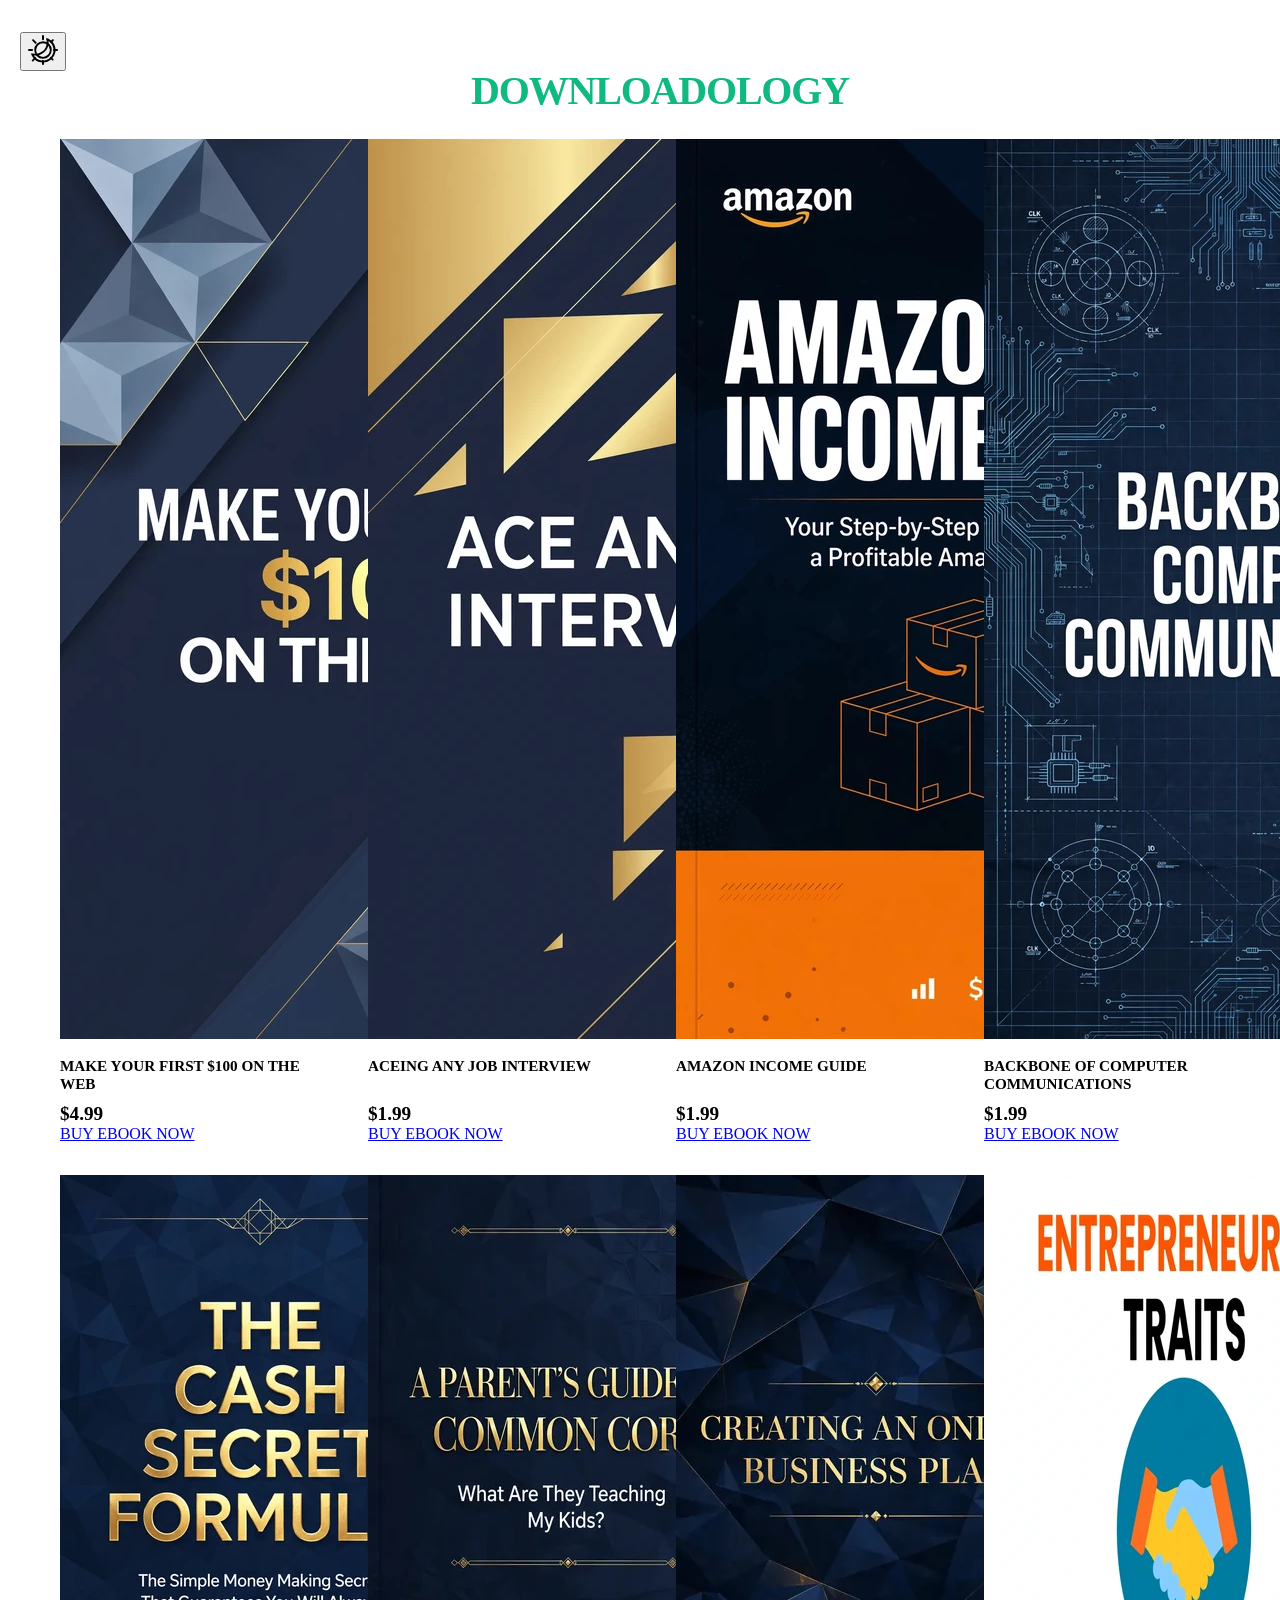
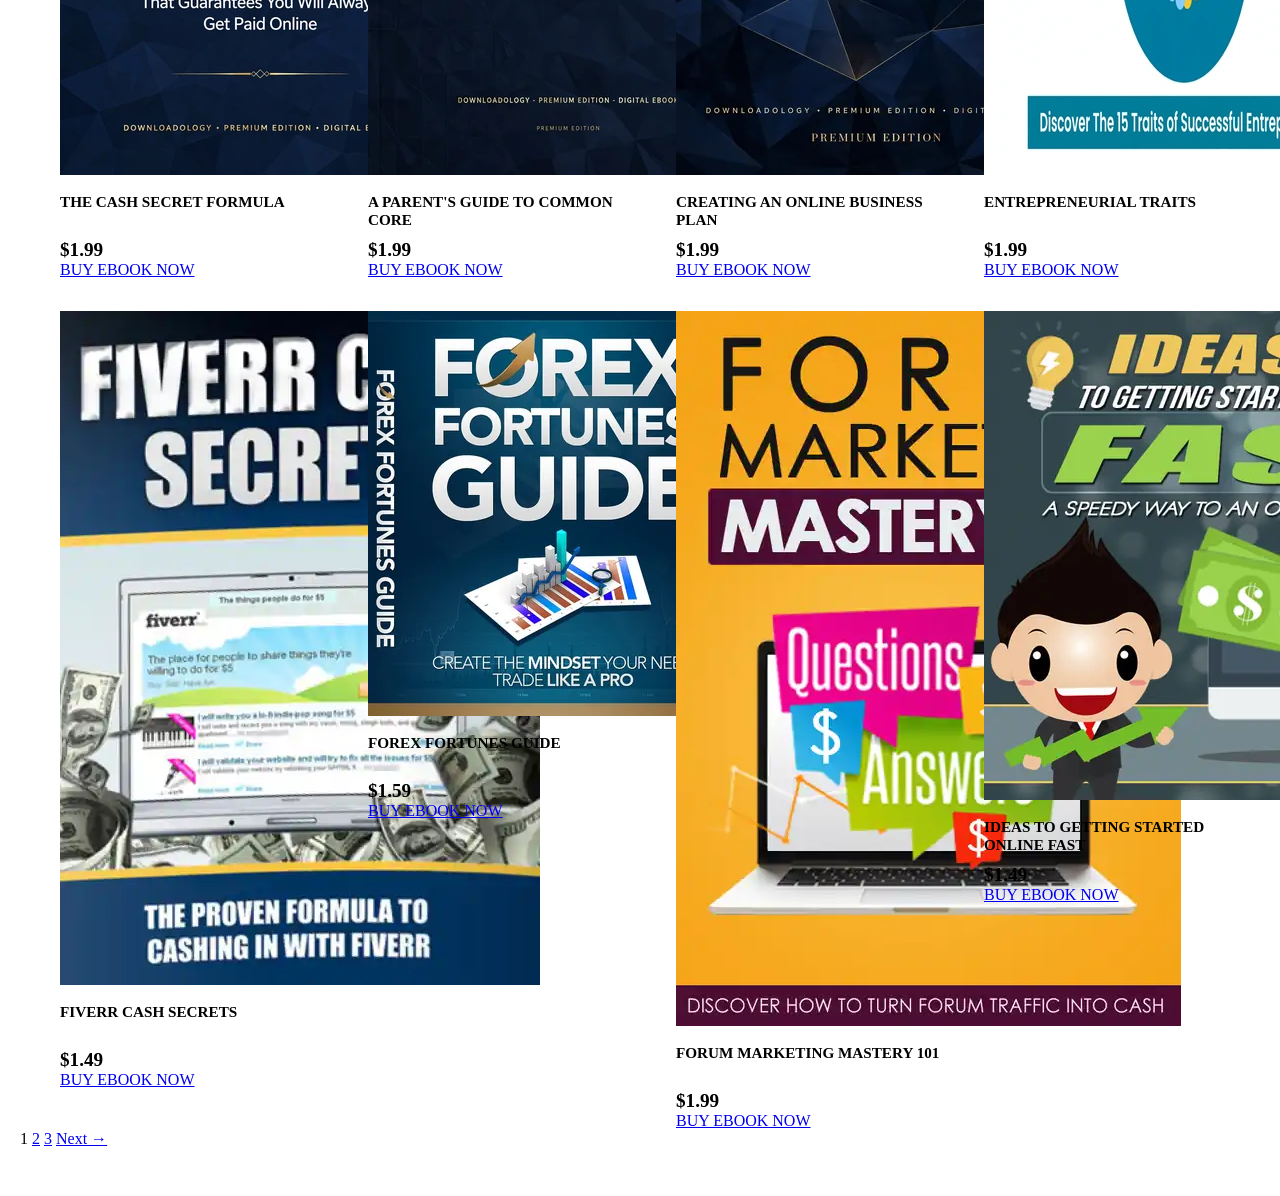
==== commit 2881feb7: "Add files via upload" ====
--- a/Index.html
+++ b/Index.html
@@ -5,44 +5,8 @@
 <meta name="viewport" content="width=device-width, initial-scale=1">
 <meta name="color-scheme" content="light dark">
 <title>DOWNLOADOLOGY - Ebook Store</title>
-<style>
-*{box-sizing:border-box; transition: background-color 0.25s ease, color 0.25s ease;}
-:root{
-  --bg:#ffffff;
-  --text:#111827;
-  --card:#ffffff;
-  --price:#059669;
-}
-@media (prefers-color-scheme: dark){
-  :root{
-    --bg:#0f172a;
-    --text:#f1f5f9;
-    --card:#1e293b;
-    --price:#10b981;
-  }
-}
-html.dark{
-  --bg:#0f172a;
-  --text:#f1f5f9;
-  --card:#1e293b;
-  --price:#10b981;
-}
-body{margin:0;background:var(--bg) !important;color:var(--text);font-family:Inter,ui-sans-serif,system-ui,-apple-system,Segoe UI,Roboto,Helvetica,Arial}
-#themeToggle{ border:0; background:var(--card); cursor:pointer; position:fixed; top:16px; right:16px; z-index:99; padding:8px; border-radius:50%; box-shadow:0 2px 8px rgba(0,0,0,0.15); }
-.sun{ fill: black; } .moon{ fill: transparent; }
-.dark .sun{ fill: transparent; } .dark .moon{ fill: white; }
-@media (prefers-color-scheme: dark){
-  .sun{ fill: transparent; } .moon{ fill: white; }
-  html:not(.light) .sun{ fill: transparent; } html:not(.light) .moon{ fill: white; }
-}
-.buy{
-  display:inline-block; margin-top:12px; background:#10b981; color:white !important;
-  padding:12px 28px; border-radius:9999px; font-weight:900; text-decoration:none;
-  font-size:0.85rem; letter-spacing:0.04em;
-  box-shadow:0 6px 18px rgba(16,185,129,0.4), 0 0 20px rgba(251,146,60,0.25), 0 0 20px rgba(236,72,153,0.25);
-}
-.buy:hover{ background:#059669; transform:scale(1.03); }
-</style>
+<link rel="stylesheet" href="style.css">
+<script src="theme.js"></script>
 </head>
 <body style="min-height:100vh;width:100%;margin:0;padding:32px 20px 48px;background:var(--bg);">
 
@@ -58,108 +22,108 @@
 </header>
 <main style="max-width:1200px;margin:0 auto;display:grid;grid-template-columns:repeat(auto-fit,minmax(260px,1fr));gap:32px;align-items:start;">
 
-<div style="display:flex;flex-direction:column;align-items:center;text-align:center;">
+<div class="card">
 <a href="https://payhip.com/b/4QgJm" target="_blank" style="display:block;text-decoration:none">
-<img src="cover1.webp" alt="MAKE YOUR FIRST $100 ON THE WEB" style="width:100%;height:190px;object-fit:cover;border-radius:12px;display:block;box-shadow:0 8px 24px rgba(0,0,0,0.10),0 2px 8px rgba(0,0,0,0.08);">
+<img src="cover1.webp" alt="MAKE YOUR FIRST $100 ON THE WEB">
 </a>
 <h2 style="margin:14px 0 0;font-size:0.95rem;font-weight:700;color:var(--text);text-transform:uppercase;min-height:38px;">MAKE YOUR FIRST $100 ON THE WEB</h2>
 <div style="margin-top:8px;color:var(--price);font-weight:800;font-size:1.2rem;">$4.99</div>
 <a href="https://payhip.com/b/4QgJm" target="_blank" class="buy">BUY EBOOK NOW</a>
 </div>
 
-<div style="display:flex;flex-direction:column;align-items:center;text-align:center;">
+<div class="card">
 <a href="https://payhip.com/b/1NyBj" target="_blank" style="display:block;text-decoration:none">
-<img src="cover2.webp" alt="ACEING ANY JOB INTERVIEW" style="width:100%;height:190px;object-fit:cover;border-radius:12px;display:block;box-shadow:0 8px 24px rgba(0,0,0,0.10),0 2px 8px rgba(0,0,0,0.08);">
+<img src="cover2.webp" alt="ACEING ANY JOB INTERVIEW">
 </a>
 <h2 style="margin:14px 0 0;font-size:0.95rem;font-weight:700;color:var(--text);text-transform:uppercase;min-height:38px;">ACEING ANY JOB INTERVIEW</h2>
 <div style="margin-top:8px;color:var(--price);font-weight:800;font-size:1.2rem;">$1.99</div>
 <a href="https://payhip.com/b/1NyBj" target="_blank" class="buy">BUY EBOOK NOW</a>
 </div>
 
-<div style="display:flex;flex-direction:column;align-items:center;text-align:center;">
+<div class="card">
 <a href="https://payhip.com/b/q6oDh" target="_blank" style="display:block;text-decoration:none">
-<img src="cover3.webp" alt="AMAZON INCOME GUIDE" style="width:100%;height:190px;object-fit:cover;border-radius:12px;display:block;box-shadow:0 8px 24px rgba(0,0,0,0.10),0 2px 8px rgba(0,0,0,0.08);">
+<img src="cover3.webp" alt="AMAZON INCOME GUIDE">
 </a>
 <h2 style="margin:14px 0 0;font-size:0.95rem;font-weight:700;color:var(--text);text-transform:uppercase;min-height:38px;">AMAZON INCOME GUIDE</h2>
 <div style="margin-top:8px;color:var(--price);font-weight:800;font-size:1.2rem;">$1.99</div>
 <a href="https://payhip.com/b/q6oDh" target="_blank" class="buy">BUY EBOOK NOW</a>
 </div>
 
-<div style="display:flex;flex-direction:column;align-items:center;text-align:center;">
+<div class="card">
 <a href="https://payhip.com/b/oHRij" target="_blank" style="display:block;text-decoration:none">
-<img src="cover4.webp" alt="BACKBONE OF COMPUTER COMMUNICATIONS" style="width:100%;height:190px;object-fit:cover;border-radius:12px;display:block;box-shadow:0 8px 24px rgba(0,0,0,0.10),0 2px 8px rgba(0,0,0,0.08);">
+<img src="cover4.webp" alt="BACKBONE OF COMPUTER COMMUNICATIONS">
 </a>
 <h2 style="margin:14px 0 0;font-size:0.95rem;font-weight:700;color:var(--text);text-transform:uppercase;min-height:38px;">BACKBONE OF COMPUTER COMMUNICATIONS</h2>
 <div style="margin-top:8px;color:var(--price);font-weight:800;font-size:1.2rem;">$1.99</div>
 <a href="https://payhip.com/b/oHRij" target="_blank" class="buy">BUY EBOOK NOW</a>
 </div>
 
-<div style="display:flex;flex-direction:column;align-items:center;text-align:center;">
+<div class="card">
 <a href="https://payhip.com/b/nQ8Hs" target="_blank" style="display:block;text-decoration:none">
-<img src="cover5.webp" alt="THE CASH SECRET FORMULA" style="width:100%;height:190px;object-fit:cover;border-radius:12px;display:block;box-shadow:0 8px 24px rgba(0,0,0,0.10),0 2px 8px rgba(0,0,0,0.08);">
+<img src="cover5.webp" alt="THE CASH SECRET FORMULA">
 </a>
 <h2 style="margin:14px 0 0;font-size:0.95rem;font-weight:700;color:var(--text);text-transform:uppercase;min-height:38px;">THE CASH SECRET FORMULA</h2>
 <div style="margin-top:8px;color:var(--price);font-weight:800;font-size:1.2rem;">$1.99</div>
 <a href="https://payhip.com/b/nQ8Hs" target="_blank" class="buy">BUY EBOOK NOW</a>
 </div>
 
-<div style="display:flex;flex-direction:column;align-items:center;text-align:center;">
+<div class="card">
 <a href="https://payhip.com/b/OY6WL" target="_blank" style="display:block;text-decoration:none">
-<img src="cover6.webp" alt="A PARENT'S GUIDE TO COMMON CORE" style="width:100%;height:190px;object-fit:cover;border-radius:12px;display:block;box-shadow:0 8px 24px rgba(0,0,0,0.10),0 2px 8px rgba(0,0,0,0.08);">
+<img src="cover6.webp" alt="A PARENT'S GUIDE TO COMMON CORE">
 </a>
 <h2 style="margin:14px 0 0;font-size:0.95rem;font-weight:700;color:var(--text);text-transform:uppercase;min-height:38px;">A PARENT'S GUIDE TO COMMON CORE</h2>
 <div style="margin-top:8px;color:var(--price);font-weight:800;font-size:1.2rem;">$1.99</div>
 <a href="https://payhip.com/b/OY6WL" target="_blank" class="buy">BUY EBOOK NOW</a>
 </div>
 
-<div style="display:flex;flex-direction:column;align-items:center;text-align:center;">
+<div class="card">
 <a href="https://payhip.com/b/uhk8K" target="_blank" style="display:block;text-decoration:none">
-<img src="cover7.webp" alt="CREATING AN ONLINE BUSINESS PLAN" style="width:100%;height:190px;object-fit:cover;border-radius:12px;display:block;box-shadow:0 8px 24px rgba(0,0,0,0.10),0 2px 8px rgba(0,0,0,0.08);">
+<img src="cover7.webp" alt="CREATING AN ONLINE BUSINESS PLAN">
 </a>
 <h2 style="margin:14px 0 0;font-size:0.95rem;font-weight:700;color:var(--text);text-transform:uppercase;min-height:38px;">CREATING AN ONLINE BUSINESS PLAN</h2>
 <div style="margin-top:8px;color:var(--price);font-weight:800;font-size:1.2rem;">$1.99</div>
 <a href="https://payhip.com/b/uhk8K" target="_blank" class="buy">BUY EBOOK NOW</a>
 </div>
 
-<div style="display:flex;flex-direction:column;align-items:center;text-align:center;">
-<a href="https://payhip.com/b/56aln" target="_blank" style="display:block;text-decoration:none;background:#ffffff;border-radius:12px;overflow:hidden;box-shadow:0 8px 24px rgba(0,0,0,0.10),0 2px 8px rgba(0,0,0,0.08);">
-<img src="cover8.webp" alt="ENTREPRENEURIAL TRAITS" style="width:100%;height:190px;object-fit:contain;display:block;background:#ffffff">
+<div class="card">
+<a href="https://payhip.com/b/56aln" target="_blank" style="display:block;text-decoration:none">
+<img src="cover8.webp" alt="ENTREPRENEURIAL TRAITS">
 </a>
 <h2 style="margin:14px 0 0;font-size:0.95rem;font-weight:700;color:var(--text);text-transform:uppercase;min-height:38px;">ENTREPRENEURIAL TRAITS</h2>
 <div style="margin-top:8px;color:var(--price);font-weight:800;font-size:1.2rem;">$1.99</div>
 <a href="https://payhip.com/b/56aln" target="_blank" class="buy">BUY EBOOK NOW</a>
 </div>
 
-<div style="display:flex;flex-direction:column;align-items:center;text-align:center;">
+<div class="card">
 <a href="https://payhip.com/b/BKQtG" target="_blank" style="display:block;text-decoration:none">
-<img src="cover9.webp" alt="FIVERR CASH SECRETS" style="width:100%;height:190px;object-fit:cover;border-radius:12px;display:block;filter:drop-shadow(0 8px 24px rgba(0,0,0,0.10)) drop-shadow(0 2px 8px rgba(0,0,0,0.08));">
+<img src="cover9.webp" alt="FIVERR CASH SECRETS">
 </a>
 <h2 style="margin:14px 0 0;font-size:0.95rem;font-weight:700;color:var(--text);text-transform:uppercase;min-height:38px;">FIVERR CASH SECRETS</h2>
 <div style="margin-top:8px;color:var(--price);font-weight:800;font-size:1.2rem;">$1.49</div>
 <a href="https://payhip.com/b/BKQtG" target="_blank" class="buy">BUY EBOOK NOW</a>
 </div>
 
-<div style="display:flex;flex-direction:column;align-items:center;text-align:center;">
+<div class="card">
 <a href="https://payhip.com/b/Mtq8f" target="_blank" style="display:block;text-decoration:none">
-<img src="forex10.webp" alt="FOREX FORTUNES GUIDE" style="width:100%;height:190px;object-fit:cover;border-radius:12px;display:block;box-shadow:0 8px 24px rgba(0,0,0,0.10),0 2px 8px rgba(0,0,0,0.08);">
+<img src="forex10.webp" alt="FOREX FORTUNES GUIDE">
 </a>
 <h2 style="margin:14px 0 0;font-size:0.95rem;font-weight:700;color:var(--text);text-transform:uppercase;min-height:38px;">FOREX FORTUNES GUIDE</h2>
 <div style="margin-top:8px;color:var(--price);font-weight:800;font-size:1.2rem;">$1.59</div>
 <a href="https://payhip.com/b/Mtq8f" target="_blank" class="buy">BUY EBOOK NOW</a>
 </div>
 
-<div style="display:flex;flex-direction:column;align-items:center;text-align:center;">
+<div class="card">
 <a href="https://payhip.com/b/hObLT" target="_blank" style="display:block;text-decoration:none">
-<img src="cover11.webp" alt="FORUM MARKETING MASTERY 101" style="width:100%;height:190px;object-fit:cover;border-radius:12px;display:block;box-shadow:0 8px 24px rgba(0,0,0,0.10),0 2px 8px rgba(0,0,0,0.08);">
+<img src="cover11.webp" alt="FORUM MARKETING MASTERY 101">
 </a>
 <h2 style="margin:14px 0 0;font-size:0.95rem;font-weight:700;color:var(--text);text-transform:uppercase;min-height:38px;">FORUM MARKETING MASTERY 101</h2>
 <div style="margin-top:8px;color:var(--price);font-weight:800;font-size:1.2rem;">$1.99</div>
 <a href="https://payhip.com/b/hObLT" target="_blank" class="buy">BUY EBOOK NOW</a>
 </div>
 
-<div style="display:flex;flex-direction:column;align-items:center;text-align:center;">
+<div class="card">
 <a href="https://payhip.com/b/E03d1" target="_blank" style="display:block;text-decoration:none">
-<img src="cover12.webp" alt="IDEAS TO GETTING STARTED ONLINE FAST" style="width:100%;height:190px;object-fit:cover;border-radius:12px;display:block;box-shadow:0 8px 24px rgba(0,0,0,0.10),0 2px 8px rgba(0,0,0,0.08);">
+<img src="cover12.webp" alt="IDEAS TO GETTING STARTED ONLINE FAST">
 </a>
 <h2 style="margin:14px 0 0;font-size:0.95rem;font-weight:700;color:var(--text);text-transform:uppercase;min-height:38px;">IDEAS TO GETTING STARTED ONLINE FAST</h2>
 <div style="margin-top:8px;color:var(--price);font-weight:800;font-size:1.2rem;">$1.49</div>
@@ -168,29 +132,12 @@
 
 </main>
 
-<div style="display:flex;justify-content:center;gap:12px;margin-top:48px;">
-  <span style="background:#10b981;color:white;padding:8px 18px;border-radius:8px;font-weight:800;">1</span>
-  <a href="page2.html" style="background:var(--card);color:var(--text);padding:8px 18px;border-radius:8px;font-weight:700;text-decoration:none;box-shadow:0 2px 8px rgba(0,0,0,0.08);">2</a>
-  <a href="page2.html" style="background:var(--card);color:var(--text);padding:8px 18px;border-radius:8px;font-weight:700;text-decoration:none;box-shadow:0 2px 8px rgba(0,0,0,0.08);">Next →</a>
+<div class="pagination">
+  <span class="page-active">1</span>
+  <a href="page2.html" class="page-link">2</a>
+  <a href="page3.html" class="page-link">3</a>
+  <a href="page2.html" class="page-link">Next →</a>
 </div>
-
-<script>
-const theme = (() => {
-  const ls = localStorage?.getItem("theme") ?? '';
-  if (['dark','light'].includes(ls)) return ls;
-  if (window.matchMedia('(prefers-color-scheme: dark)').matches) return 'dark';
-  return 'light';
-})();
-if (theme === 'dark') document.documentElement.classList.add('dark');
-else document.documentElement.classList.remove('dark');
-localStorage.setItem('theme', theme);
-document.getElementById("themeToggle")?.addEventListener("click", () => {
-  const el = document.documentElement;
-  el.classList.toggle("dark");
-  const isDark = el.classList.contains("dark");
-  localStorage.setItem("theme", isDark ? "dark" : "light");
-});
-</script>
 
 </body>
 </html>
